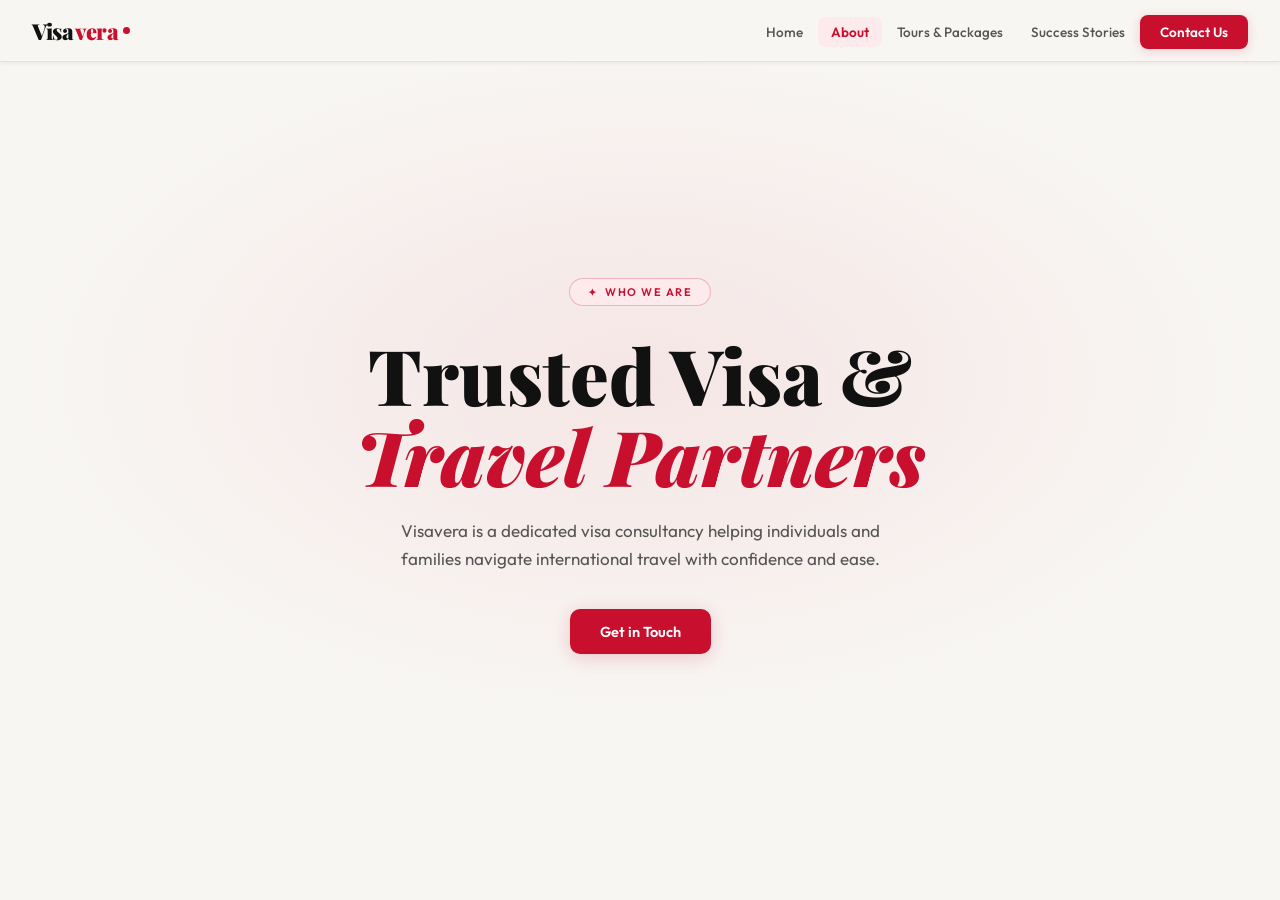
==== about.html @ fc31cd2d "Add files via upload" ====
<!DOCTYPE html>
<html lang="en">
<head>
<meta charset="UTF-8">
<meta name="viewport" content="width=device-width, initial-scale=1.0">
<title>Visavera – About Us</title>
<link href="https://fonts.googleapis.com/css2?family=Playfair+Display:ital,wght@0,700;0,900;1,700&family=Outfit:wght@300;400;500;600;700&display=swap" rel="stylesheet">
<link rel="stylesheet" href="nav.css">
<style>
*, *::before, *::after { margin: 0; padding: 0; box-sizing: border-box; }
html, body { min-height: 100vh; background: var(--bg); color: var(--text); font-family: "Outfit", sans-serif; }

.hero {
  min-height: 100vh;
  display: flex; flex-direction: column;
  align-items: center; justify-content: center;
  text-align: center;
  padding: 80px 24px 48px;
  background: radial-gradient(ellipse 70% 55% at 50% 42%, rgba(200,16,46,0.07) 0%, transparent 70%), var(--bg);
}
.hero-badge {
  display: inline-flex; align-items: center; gap: 8px;
  font-size: 11px; letter-spacing: 1.5px; text-transform: uppercase;
  font-weight: 600; color: var(--red);
  border: 1px solid rgba(200,16,46,0.25); background: var(--red-light);
  padding: 6px 18px; border-radius: 20px; margin-bottom: 28px;
  opacity: 0; animation: fadeUp .6s .1s forwards;
}
.hero-badge::before { content: "✦"; font-size: 10px; }
.hero h1 {
  font-family: "Playfair Display", serif;
  font-size: clamp(40px, 6vw, 80px); font-weight: 900;
  line-height: 1.06; max-width: 780px; color: var(--black);
  opacity: 0; animation: fadeUp .7s .2s forwards;
}
.hero h1 em { font-style: italic; color: var(--red); }
.hero p {
  color: var(--text-2); font-size: 17px; margin-top: 20px;
  max-width: 480px; line-height: 1.65;
  opacity: 0; animation: fadeUp .7s .35s forwards;
}
.hero-btns {
  display: flex; gap: 12px; margin-top: 36px;
  justify-content: center; flex-wrap: wrap;
  opacity: 0; animation: fadeUp .7s .5s forwards;
}
.btn-primary {
  background: var(--red); color: #fff; border: none;
  padding: 13px 30px; border-radius: 10px;
  font-size: 14.5px; font-weight: 600; cursor: pointer;
  transition: background .25s, transform .25s, box-shadow .25s;
  font-family: "Outfit", sans-serif;
  box-shadow: 0 4px 18px var(--red-glow);
  text-decoration: none; display: inline-block;
}
.btn-primary:hover {
  background: var(--red-dark); transform: translateY(-2px);
  box-shadow: 0 8px 28px var(--red-glow);
}

@keyframes fadeUp {
  from { opacity: 0; transform: translateY(18px); }
  to   { opacity: 1; transform: translateY(0); }
}
</style>
</head>
<body>

<section class="hero">
  <div class="hero-badge">Who We Are</div>
  <h1>Trusted Visa &amp;<br><em>Travel Partners</em></h1>
  <p>Visavera is a dedicated visa consultancy helping individuals and families navigate international travel with confidence and ease.</p>
  <div class="hero-btns">
    <a href="contact.html" class="btn-primary">Get in Touch</a>
  </div>
</section>

<script src="nav.js"></script>
</body>
</html>
---- nav.css ----
/* ════════════════════════════════════════════
   Visavera — Shared Navbar + Transition Styles
   ════════════════════════════════════════════ */

:root {
  --red: #C8102E;
  --red-dark: #9B0E24;
  --red-light: #fdeaed;
  --red-glow: rgba(200, 16, 46, 0.18);
  --bg: #F8F6F3;
  --bg2: #F0EDE8;
  --black: #111;
  --text: #1a1a1a;
  --text-2: #555;
  --border: rgba(0, 0, 0, 0.08);
  --border-2: rgba(0, 0, 0, 0.13);
  --shadow-sm: 0 1px 4px rgba(0, 0, 0, 0.07);
}

/* ── Page Transitions ── */
html {
  transition: opacity 0.22s ease;
}
html.page-entering {
  opacity: 0;
}
html.page-leaving {
  opacity: 0;
  pointer-events: none;
}

/* ── Nav Base ── */
#main-nav {
  position: fixed;
  top: 0; left: 0; right: 0;
  z-index: 500;
  height: 62px;
  display: flex;
  align-items: center;
  justify-content: space-between;
  padding: 0 32px;
  background: rgba(248, 246, 243, 0.96);
  backdrop-filter: blur(20px);
  -webkit-backdrop-filter: blur(20px);
  border-bottom: 1px solid var(--border);
  box-shadow: var(--shadow-sm);
}

/* ── Logo ── */
.nav-logo {
  font-family: "Playfair Display", serif;
  font-size: 22px;
  font-weight: 900;
  color: var(--black);
  display: flex;
  align-items: center;
  gap: 2px;
  letter-spacing: -0.5px;
  text-decoration: none;
  transition: opacity 0.2s;
}
.nav-logo:hover { opacity: 0.8; }
.nav-logo span { color: var(--red); }
.nav-dot {
  display: inline-block;
  width: 7px; height: 7px;
  background: var(--red);
  border-radius: 50%;
  margin-left: 3px;
  transition: transform 0.3s cubic-bezier(.34,1.56,.64,1);
}
.nav-logo:hover .nav-dot {
  transform: scale(1.5);
}

/* ── Desktop Nav Links ── */
.nav-links {
  display: flex;
  align-items: center;
  gap: 2px;
  list-style: none;
  margin: 0; padding: 0;
}

.nav-link {
  position: relative;
  color: var(--text-2);
  text-decoration: none;
  font-size: 13.5px;
  font-weight: 500;
  padding: 6px 13px;
  border-radius: 7px;
  transition: color 0.2s, background 0.2s;
  overflow: hidden;
}

/* Hover background fill — slide up */
.nav-link::before {
  content: '';
  position: absolute;
  inset: 0;
  background: var(--bg2);
  border-radius: 7px;
  transform: scaleY(0);
  transform-origin: bottom;
  transition: transform 0.2s cubic-bezier(.4, 0, .2, 1);
  z-index: -1;
}
.nav-link:hover::before { transform: scaleY(1); }
.nav-link:hover { color: var(--text); }

/* Active state */
.nav-link.active {
  color: var(--red);
  background: var(--red-light);
  font-weight: 600;
}
.nav-link.active::before { display: none; }

/* ── CTA Button ── */
.nav-cta {
  background: var(--red) !important;
  color: #fff !important;
  padding: 8px 20px !important;
  border-radius: 8px !important;
  font-weight: 600 !important;
  box-shadow: 0 2px 12px var(--red-glow);
  transition: background 0.2s, transform 0.2s, box-shadow 0.2s !important;
}
.nav-cta::before { display: none !important; }

.nav-cta:hover {
  background: var(--red-dark) !important;
  transform: translateY(-2px) !important;
  box-shadow: 0 6px 20px var(--red-glow) !important;
  color: #fff !important;
}

/* When contact page is active — darken slightly */
.nav-cta.nav-cta-active {
  background: var(--red-dark) !important;
}

/* ── Hamburger ── */
.nav-hamburger {
  display: none;
  flex-direction: column;
  gap: 5px;
  width: 40px; height: 40px;
  padding: 8px;
  border-radius: 9px;
  background: transparent;
  border: 1.5px solid var(--border-2);
  cursor: pointer;
  align-items: center;
  justify-content: center;
  transition: border-color 0.2s, background 0.2s;
}
.nav-hamburger:hover {
  background: var(--bg2);
  border-color: rgba(0, 0, 0, 0.2);
}
.nav-hamburger span {
  display: block;
  width: 18px; height: 2px;
  background: var(--text);
  border-radius: 2px;
  transition: transform 0.3s cubic-bezier(.4,0,.2,1), opacity 0.2s;
}
.nav-hamburger.open span:nth-child(1) { transform: translateY(7px) rotate(45deg); }
.nav-hamburger.open span:nth-child(2) { opacity: 0; transform: scaleX(0); }
.nav-hamburger.open span:nth-child(3) { transform: translateY(-7px) rotate(-45deg); }

/* ── Mobile Menu ── */
.mobile-menu {
  display: none;
  position: fixed;
  top: 62px; left: 0; right: 0;
  background: rgba(248, 246, 243, 0.98);
  backdrop-filter: blur(20px);
  -webkit-backdrop-filter: blur(20px);
  border-bottom: 1px solid var(--border);
  box-shadow: 0 8px 32px rgba(0, 0, 0, 0.12);
  z-index: 400;
  padding: 12px 16px 20px;
  flex-direction: column;
  gap: 4px;
  opacity: 0;
  transform: translateY(-10px);
  transition: opacity 0.25s ease, transform 0.25s cubic-bezier(.4,0,.2,1);
  pointer-events: none;
}
.mobile-menu.open {
  opacity: 1;
  transform: translateY(0);
  pointer-events: auto;
}

.mob-link {
  display: block;
  color: var(--text-2);
  text-decoration: none;
  font-size: 15px;
  font-weight: 500;
  padding: 12px 16px;
  border-radius: 10px;
  transition: color 0.2s, background 0.2s, transform 0.15s;
}
.mob-link:hover {
  color: var(--text);
  background: var(--bg2);
  transform: translateX(4px);
}
.mob-link.active {
  color: var(--red);
  background: var(--red-light);
  font-weight: 600;
}

.mob-cta {
  background: var(--red) !important;
  color: #fff !important;
  font-weight: 600 !important;
  text-align: center;
  margin-top: 8px;
  padding: 14px 16px;
  border-radius: 10px;
  transition: background 0.2s, transform 0.15s !important;
}
.mob-cta:hover {
  background: var(--red-dark) !important;
  color: #fff !important;
  transform: none !important;
}
.mob-cta.active {
  background: var(--red-dark) !important;
}

/* ── Responsive ── */
@media (max-width: 680px) {
  #main-nav { padding: 0 16px; }
  .nav-links { display: none; }
  .nav-hamburger { display: flex; }
  .mobile-menu { display: flex; }
}
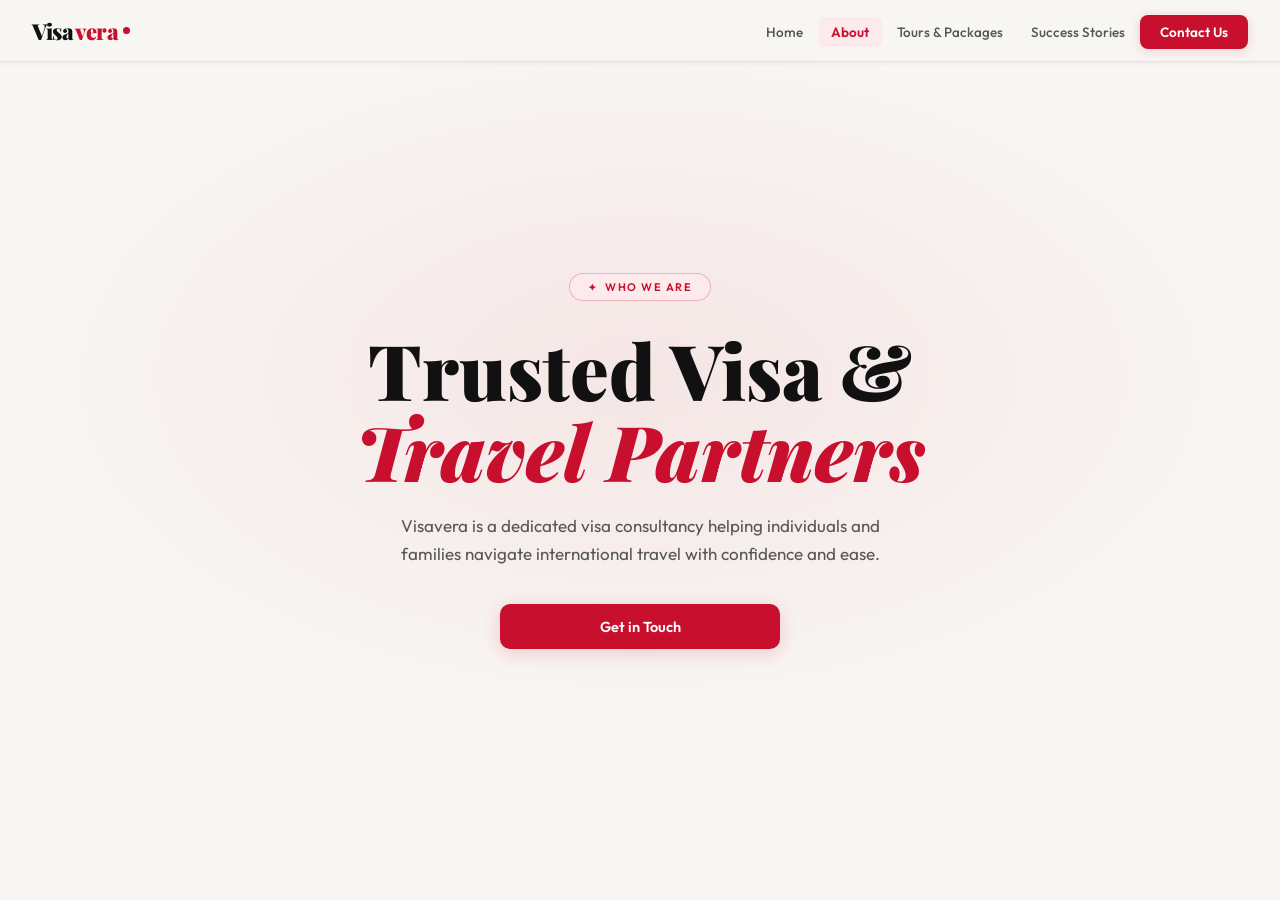
==== commit 2d653773: "Add files via upload" ====
--- a/about.html
+++ b/about.html
@@ -2,65 +2,130 @@
 <html lang="en">
 <head>
 <meta charset="UTF-8">
-<meta name="viewport" content="width=device-width, initial-scale=1.0">
+<meta name="viewport" content="width=device-width, initial-scale=1.0, viewport-fit=cover">
 <title>Visavera – About Us</title>
 <link href="https://fonts.googleapis.com/css2?family=Playfair+Display:ital,wght@0,700;0,900;1,700&family=Outfit:wght@300;400;500;600;700&display=swap" rel="stylesheet">
 <link rel="stylesheet" href="nav.css">
 <style>
 *, *::before, *::after { margin: 0; padding: 0; box-sizing: border-box; }
-html, body { min-height: 100vh; background: var(--bg); color: var(--text); font-family: "Outfit", sans-serif; }
+html, body {
+  min-height: 100vh;
+  min-height: 100dvh;
+  background: var(--bg);
+  color: var(--text);
+  font-family: "Outfit", sans-serif;
+  overflow-x: hidden;
+  -webkit-text-size-adjust: 100%;
+  text-size-adjust: 100%;
+}
 
 .hero {
   min-height: 100vh;
-  display: flex; flex-direction: column;
-  align-items: center; justify-content: center;
+  min-height: 100dvh;
+  display: flex;
+  flex-direction: column;
+  align-items: center;
+  justify-content: center;
   text-align: center;
-  padding: 80px 24px 48px;
+  padding: calc(var(--nav-h) + 32px) clamp(16px, 5vw, 48px) clamp(40px, 8vh, 80px);
   background: radial-gradient(ellipse 70% 55% at 50% 42%, rgba(200,16,46,0.07) 0%, transparent 70%), var(--bg);
 }
+
 .hero-badge {
-  display: inline-flex; align-items: center; gap: 8px;
-  font-size: 11px; letter-spacing: 1.5px; text-transform: uppercase;
-  font-weight: 600; color: var(--red);
-  border: 1px solid rgba(200,16,46,0.25); background: var(--red-light);
-  padding: 6px 18px; border-radius: 20px; margin-bottom: 28px;
-  opacity: 0; animation: fadeUp .6s .1s forwards;
+  display: inline-flex;
+  align-items: center;
+  gap: 8px;
+  font-size: 11px;
+  letter-spacing: 1.5px;
+  text-transform: uppercase;
+  font-weight: 600;
+  color: var(--red);
+  border: 1px solid rgba(200,16,46,0.25);
+  background: var(--red-light);
+  padding: 6px 18px;
+  border-radius: 20px;
+  margin-bottom: 28px;
+  opacity: 0;
+  animation: fadeUp .6s .1s forwards;
 }
 .hero-badge::before { content: "✦"; font-size: 10px; }
+
 .hero h1 {
   font-family: "Playfair Display", serif;
-  font-size: clamp(40px, 6vw, 80px); font-weight: 900;
-  line-height: 1.06; max-width: 780px; color: var(--black);
-  opacity: 0; animation: fadeUp .7s .2s forwards;
+  font-size: clamp(32px, 6vw, 80px);
+  font-weight: 900;
+  line-height: 1.06;
+  max-width: 780px;
+  color: var(--black);
+  opacity: 0;
+  animation: fadeUp .7s .2s forwards;
 }
 .hero h1 em { font-style: italic; color: var(--red); }
+
 .hero p {
-  color: var(--text-2); font-size: 17px; margin-top: 20px;
-  max-width: 480px; line-height: 1.65;
-  opacity: 0; animation: fadeUp .7s .35s forwards;
+  color: var(--text-2);
+  font-size: clamp(15px, 2vw, 17px);
+  margin-top: 20px;
+  max-width: 480px;
+  line-height: 1.65;
+  opacity: 0;
+  animation: fadeUp .7s .35s forwards;
 }
+
 .hero-btns {
-  display: flex; gap: 12px; margin-top: 36px;
-  justify-content: center; flex-wrap: wrap;
-  opacity: 0; animation: fadeUp .7s .5s forwards;
+  display: flex;
+  gap: 12px;
+  margin-top: 36px;
+  justify-content: center;
+  flex-wrap: wrap;
+  opacity: 0;
+  animation: fadeUp .7s .5s forwards;
+  width: 100%;
+  max-width: 280px;
 }
+
 .btn-primary {
-  background: var(--red); color: #fff; border: none;
-  padding: 13px 30px; border-radius: 10px;
-  font-size: 14.5px; font-weight: 600; cursor: pointer;
+  background: var(--red);
+  color: #fff;
+  border: none;
+  padding: 13px 30px;
+  border-radius: 10px;
+  font-size: 14.5px;
+  font-weight: 600;
+  cursor: pointer;
   transition: background .25s, transform .25s, box-shadow .25s;
   font-family: "Outfit", sans-serif;
   box-shadow: 0 4px 18px var(--red-glow);
-  text-decoration: none; display: inline-block;
+  text-decoration: none;
+  display: inline-flex;
+  align-items: center;
+  justify-content: center;
+  min-height: 44px;
+  min-width: 44px;
+  white-space: nowrap;
+  width: 100%;
 }
 .btn-primary:hover {
-  background: var(--red-dark); transform: translateY(-2px);
+  background: var(--red-dark);
+  transform: translateY(-2px);
   box-shadow: 0 8px 28px var(--red-glow);
 }
 
 @keyframes fadeUp {
   from { opacity: 0; transform: translateY(18px); }
   to   { opacity: 1; transform: translateY(0); }
+}
+
+@media (max-width: 480px) {
+  .hero-badge { font-size: 10px; padding: 5px 14px; margin-bottom: 20px; }
+  .hero-btns { max-width: 100%; }
+}
+
+@media (max-height: 520px) and (orientation: landscape) {
+  .hero { justify-content: flex-start; padding-top: calc(var(--nav-h) + 20px); padding-bottom: 24px; }
+  .hero h1 { font-size: clamp(22px, 4vw, 38px); }
+  .hero p { margin-top: 12px; font-size: 14px; }
+  .hero-btns { margin-top: 20px; }
 }
 </style>
 </head>
--- a/nav.css
+++ b/nav.css
@@ -15,6 +15,7 @@
   --border: rgba(0, 0, 0, 0.08);
   --border-2: rgba(0, 0, 0, 0.13);
   --shadow-sm: 0 1px 4px rgba(0, 0, 0, 0.07);
+  --nav-h: 62px;
 }
 
 /* ── Page Transitions ── */
@@ -34,7 +35,7 @@
   position: fixed;
   top: 0; left: 0; right: 0;
   z-index: 500;
-  height: 62px;
+  height: var(--nav-h);
   display: flex;
   align-items: center;
   justify-content: space-between;
@@ -58,6 +59,7 @@
   letter-spacing: -0.5px;
   text-decoration: none;
   transition: opacity 0.2s;
+  flex-shrink: 0;
 }
 .nav-logo:hover { opacity: 0.8; }
 .nav-logo span { color: var(--red); }
@@ -92,9 +94,10 @@
   border-radius: 7px;
   transition: color 0.2s, background 0.2s;
   overflow: hidden;
-}
-
-/* Hover background fill — slide up */
+  white-space: nowrap;
+}
+
+/* Hover background fill */
 .nav-link::before {
   content: '';
   position: absolute;
@@ -128,15 +131,12 @@
   transition: background 0.2s, transform 0.2s, box-shadow 0.2s !important;
 }
 .nav-cta::before { display: none !important; }
-
 .nav-cta:hover {
   background: var(--red-dark) !important;
   transform: translateY(-2px) !important;
   box-shadow: 0 6px 20px var(--red-glow) !important;
   color: #fff !important;
 }
-
-/* When contact page is active — darken slightly */
 .nav-cta.nav-cta-active {
   background: var(--red-dark) !important;
 }
@@ -146,8 +146,8 @@
   display: none;
   flex-direction: column;
   gap: 5px;
-  width: 40px; height: 40px;
-  padding: 8px;
+  width: 44px; height: 44px;
+  padding: 10px;
   border-radius: 9px;
   background: transparent;
   border: 1.5px solid var(--border-2);
@@ -155,6 +155,7 @@
   align-items: center;
   justify-content: center;
   transition: border-color 0.2s, background 0.2s;
+  flex-shrink: 0;
 }
 .nav-hamburger:hover {
   background: var(--bg2);
@@ -175,7 +176,7 @@
 .mobile-menu {
   display: none;
   position: fixed;
-  top: 62px; left: 0; right: 0;
+  top: var(--nav-h); left: 0; right: 0;
   background: rgba(248, 246, 243, 0.98);
   backdrop-filter: blur(20px);
   -webkit-backdrop-filter: blur(20px);
@@ -185,6 +186,10 @@
   padding: 12px 16px 20px;
   flex-direction: column;
   gap: 4px;
+  max-height: calc(100vh - var(--nav-h));
+  max-height: calc(100dvh - var(--nav-h));
+  overflow-y: auto;
+  -webkit-overflow-scrolling: touch;
   opacity: 0;
   transform: translateY(-10px);
   transition: opacity 0.25s ease, transform 0.25s cubic-bezier(.4,0,.2,1);
@@ -197,12 +202,14 @@
 }
 
 .mob-link {
-  display: block;
+  display: flex;
+  align-items: center;
+  min-height: 44px;
   color: var(--text-2);
   text-decoration: none;
   font-size: 15px;
   font-weight: 500;
-  padding: 12px 16px;
+  padding: 10px 16px;
   border-radius: 10px;
   transition: color 0.2s, background 0.2s, transform 0.15s;
 }
@@ -218,12 +225,16 @@
 }
 
 .mob-cta {
+  display: flex;
+  align-items: center;
+  justify-content: center;
+  min-height: 44px;
   background: var(--red) !important;
   color: #fff !important;
   font-weight: 600 !important;
   text-align: center;
   margin-top: 8px;
-  padding: 14px 16px;
+  padding: 10px 16px;
   border-radius: 10px;
   transition: background 0.2s, transform 0.15s !important;
 }
@@ -237,9 +248,48 @@
 }
 
 /* ── Responsive ── */
-@media (max-width: 680px) {
-  #main-nav { padding: 0 16px; }
+
+/* Tablet ≤ 960px */
+@media (max-width: 960px) {
+  #main-nav { padding: 0 24px; }
+  .nav-link { font-size: 12.5px; padding: 6px 9px; }
+  .nav-cta { padding: 7px 14px !important; }
+}
+
+/* Show hamburger ≤ 860px */
+@media (max-width: 860px) {
+  #main-nav { padding: 0 18px; }
   .nav-links { display: none; }
   .nav-hamburger { display: flex; }
   .mobile-menu { display: flex; }
 }
+
+/* Small tablet ≤ 768px */
+@media (max-width: 768px) {
+  :root { --nav-h: 56px; }
+}
+
+/* Mobile ≤ 480px */
+@media (max-width: 480px) {
+  :root { --nav-h: 52px; }
+  #main-nav { padding: 0 14px; }
+  .nav-logo { font-size: 19px; }
+}
+
+/* Very small ≤ 360px */
+@media (max-width: 360px) {
+  #main-nav { padding: 0 12px; }
+  .nav-logo { font-size: 17px; }
+}
+
+/* Landscape short screens */
+@media (max-height: 520px) and (orientation: landscape) {
+  :root { --nav-h: 48px; }
+}
+
+/* Ultrawide ≥ 1600px — keep nav content centred */
+@media (min-width: 1600px) {
+  #main-nav {
+    padding: 0 max(32px, calc((100vw - 1400px) / 2));
+  }
+}
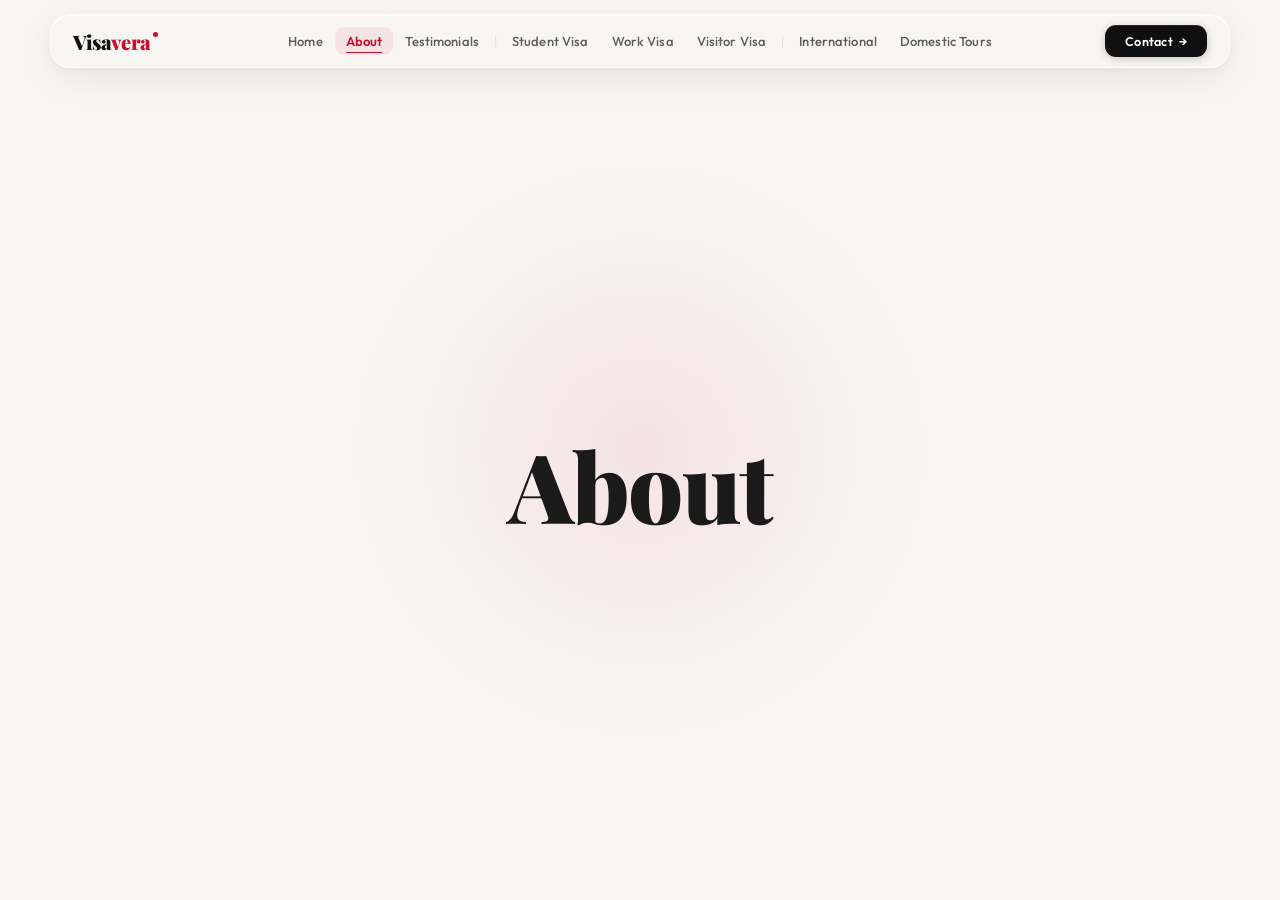
==== commit e8bebff3: "Add files via upload" ====
--- a/about.html
+++ b/about.html
@@ -3,141 +3,67 @@
 <head>
 <meta charset="UTF-8">
 <meta name="viewport" content="width=device-width, initial-scale=1.0, viewport-fit=cover">
-<title>Visavera – About Us</title>
+<title>Visavera – About</title>
 <link href="https://fonts.googleapis.com/css2?family=Playfair+Display:ital,wght@0,700;0,900;1,700&family=Outfit:wght@300;400;500;600;700&display=swap" rel="stylesheet">
 <link rel="stylesheet" href="nav.css">
 <style>
-*, *::before, *::after { margin: 0; padding: 0; box-sizing: border-box; }
+*, *::before, *::after { margin:0; padding:0; box-sizing:border-box; }
 html, body {
-  min-height: 100vh;
-  min-height: 100dvh;
+  min-height:100vh; min-height:100dvh;
   background: var(--bg);
   color: var(--text);
   font-family: "Outfit", sans-serif;
   overflow-x: hidden;
   -webkit-text-size-adjust: 100%;
-  text-size-adjust: 100%;
 }
 
-.hero {
-  min-height: 100vh;
-  min-height: 100dvh;
-  display: flex;
-  flex-direction: column;
-  align-items: center;
-  justify-content: center;
+/* ═══════════════════════════════════════════════
+   PAGE HERO — centred title only
+═══════════════════════════════════════════════ */
+.page-hero {
+  min-height: 100vh; min-height: 100dvh;
+  display: flex; align-items: center; justify-content: center;
   text-align: center;
-  padding: calc(var(--nav-h) + 32px) clamp(16px, 5vw, 48px) clamp(40px, 8vh, 80px);
-  background: radial-gradient(ellipse 70% 55% at 50% 42%, rgba(200,16,46,0.07) 0%, transparent 70%), var(--bg);
+  padding: calc(var(--nav-h) + 40px) 24px 40px;
+  position: relative;
+  overflow: hidden;
 }
-
-.hero-badge {
-  display: inline-flex;
-  align-items: center;
-  gap: 8px;
-  font-size: 11px;
-  letter-spacing: 1.5px;
-  text-transform: uppercase;
-  font-weight: 600;
-  color: var(--red);
-  border: 1px solid rgba(200,16,46,0.25);
-  background: var(--red-light);
-  padding: 6px 18px;
-  border-radius: 20px;
-  margin-bottom: 28px;
+.page-hero::before {
+  content: '';
+  position: absolute;
+  top: 50%; left: 50%;
+  width: 600px; height: 600px;
+  background: radial-gradient(circle, var(--red-glow) 0%, transparent 70%);
+  opacity: 0.35;
+  transform: translate(-50%,-50%);
+  pointer-events: none;
+}
+.page-title {
+  position: relative;
+  font-family: "Playfair Display", serif;
+  font-weight: 900;
+  font-size: clamp(40px, 8vw, 96px);
+  line-height: 1.05;
+  letter-spacing: -0.02em;
+  color: var(--text);
   opacity: 0;
-  animation: fadeUp .6s .1s forwards;
+  transform: translateY(18px);
+  animation: titleIn 0.8s 0.15s cubic-bezier(0.16,1,0.3,1) both;
 }
-.hero-badge::before { content: "✦"; font-size: 10px; }
-
-.hero h1 {
-  font-family: "Playfair Display", serif;
-  font-size: clamp(32px, 6vw, 80px);
-  font-weight: 900;
-  line-height: 1.06;
-  max-width: 780px;
-  color: var(--black);
-  opacity: 0;
-  animation: fadeUp .7s .2s forwards;
+.page-title .red { color: var(--red); }
+@keyframes titleIn {
+  from { opacity:0; transform: translateY(18px); }
+  to   { opacity:1; transform: translateY(0); }
 }
-.hero h1 em { font-style: italic; color: var(--red); }
-
-.hero p {
-  color: var(--text-2);
-  font-size: clamp(15px, 2vw, 17px);
-  margin-top: 20px;
-  max-width: 480px;
-  line-height: 1.65;
-  opacity: 0;
-  animation: fadeUp .7s .35s forwards;
-}
-
-.hero-btns {
-  display: flex;
-  gap: 12px;
-  margin-top: 36px;
-  justify-content: center;
-  flex-wrap: wrap;
-  opacity: 0;
-  animation: fadeUp .7s .5s forwards;
-  width: 100%;
-  max-width: 280px;
-}
-
-.btn-primary {
-  background: var(--red);
-  color: #fff;
-  border: none;
-  padding: 13px 30px;
-  border-radius: 10px;
-  font-size: 14.5px;
-  font-weight: 600;
-  cursor: pointer;
-  transition: background .25s, transform .25s, box-shadow .25s;
-  font-family: "Outfit", sans-serif;
-  box-shadow: 0 4px 18px var(--red-glow);
-  text-decoration: none;
-  display: inline-flex;
-  align-items: center;
-  justify-content: center;
-  min-height: 44px;
-  min-width: 44px;
-  white-space: nowrap;
-  width: 100%;
-}
-.btn-primary:hover {
-  background: var(--red-dark);
-  transform: translateY(-2px);
-  box-shadow: 0 8px 28px var(--red-glow);
-}
-
-@keyframes fadeUp {
-  from { opacity: 0; transform: translateY(18px); }
-  to   { opacity: 1; transform: translateY(0); }
-}
-
-@media (max-width: 480px) {
-  .hero-badge { font-size: 10px; padding: 5px 14px; margin-bottom: 20px; }
-  .hero-btns { max-width: 100%; }
-}
-
-@media (max-height: 520px) and (orientation: landscape) {
-  .hero { justify-content: flex-start; padding-top: calc(var(--nav-h) + 20px); padding-bottom: 24px; }
-  .hero h1 { font-size: clamp(22px, 4vw, 38px); }
-  .hero p { margin-top: 12px; font-size: 14px; }
-  .hero-btns { margin-top: 20px; }
+@media (prefers-reduced-motion: reduce) {
+  .page-title { animation-duration: 0.01ms !important; }
 }
 </style>
 </head>
 <body>
 
-<section class="hero">
-  <div class="hero-badge">Who We Are</div>
-  <h1>Trusted Visa &amp;<br><em>Travel Partners</em></h1>
-  <p>Visavera is a dedicated visa consultancy helping individuals and families navigate international travel with confidence and ease.</p>
-  <div class="hero-btns">
-    <a href="contact.html" class="btn-primary">Get in Touch</a>
-  </div>
+<section class="page-hero">
+  <h1 class="page-title">About</h1>
 </section>
 
 <script src="nav.js"></script>
--- a/nav.css
+++ b/nav.css
@@ -1,295 +1,312 @@
 /* ════════════════════════════════════════════
-   Visavera — Shared Navbar + Transition Styles
+   Visavera — Ultra-Premium Navbar (No Dropdown)
    ════════════════════════════════════════════ */
 
 :root {
   --red: #C8102E;
   --red-dark: #9B0E24;
-  --red-light: #fdeaed;
-  --red-glow: rgba(200, 16, 46, 0.18);
+  --red-shadow: #7a0c1f;
+  --red-light: rgba(200,16,46,0.08);
+  --red-glow: rgba(200,16,46,0.22);
   --bg: #F8F6F3;
   --bg2: #F0EDE8;
-  --black: #111;
+  --black: #0f0f0f;
   --text: #1a1a1a;
-  --text-2: #555;
-  --border: rgba(0, 0, 0, 0.08);
-  --border-2: rgba(0, 0, 0, 0.13);
-  --shadow-sm: 0 1px 4px rgba(0, 0, 0, 0.07);
-  --nav-h: 62px;
+  --text-2: #5c5c5c;
+  --border: rgba(0,0,0,0.07);
+  --border-2: rgba(0,0,0,0.13);
+  --nav-h: 68px;
 }
 
 /* ── Page Transitions ── */
-html {
-  transition: opacity 0.22s ease;
-}
-html.page-entering {
-  opacity: 0;
-}
-html.page-leaving {
-  opacity: 0;
-  pointer-events: none;
-}
-
-/* ── Nav Base ── */
+html { transition: opacity 0.3s ease, transform 0.3s ease; }
+html.page-entering { opacity: 0; transform: translateY(8px); }
+html.page-leaving  { opacity: 0; transform: translateY(-5px); pointer-events: none; }
+
+/* Ensure nav stays visible and maintains color during transitions */
+html.page-leaving #main-nav,
+html.page-entering #main-nav {
+  opacity: 1 !important;
+}
+html.page-leaving .nav-link.active,
+html.page-entering .nav-link.active {
+  color: var(--red) !important;
+}
+
+/* ══════════════════════════════
+   NAV SHELL — floating pill
+══════════════════════════════ */
 #main-nav {
   position: fixed;
-  top: 0; left: 0; right: 0;
-  z-index: 500;
-  height: var(--nav-h);
+  top: 14px; left: 50%;
+  transform: translateX(-50%);
+  z-index: 900;
+  width: calc(100% - 48px);
+  max-width: 1180px;
+  height: 54px;
   display: flex;
   align-items: center;
   justify-content: space-between;
-  padding: 0 32px;
-  background: rgba(248, 246, 243, 0.96);
-  backdrop-filter: blur(20px);
-  -webkit-backdrop-filter: blur(20px);
-  border-bottom: 1px solid var(--border);
-  box-shadow: var(--shadow-sm);
+  padding: 0 22px;
+  background: rgba(248,246,243,0.86);
+  backdrop-filter: saturate(180%) blur(30px);
+  -webkit-backdrop-filter: saturate(180%) blur(30px);
+  border: 1px solid rgba(255,255,255,0.72);
+  border-radius: 20px;
+  box-shadow:
+    0 1px 0 rgba(255,255,255,0.95) inset,
+    0 2px 8px rgba(0,0,0,0.04),
+    0 10px 36px rgba(0,0,0,0.07);
+  animation: navDrop 0.9s cubic-bezier(0.16,1,0.3,1) both;
+  transition: box-shadow 0.4s ease, background 0.3s ease, top 0.35s cubic-bezier(0.16,1,0.3,1);
+}
+#main-nav.scrolled {
+  top: 8px;
+  background: rgba(248,246,243,0.96);
+  box-shadow:
+    0 1px 0 rgba(255,255,255,0.88) inset,
+    0 6px 20px rgba(0,0,0,0.09),
+    0 20px 56px rgba(0,0,0,0.08);
+}
+@keyframes navDrop {
+  from { opacity:0; transform: translateX(-50%) translateY(-24px) scale(0.96); }
+  to   { opacity:1; transform: translateX(-50%) translateY(0)      scale(1);    }
 }
 
 /* ── Logo ── */
 .nav-logo {
   font-family: "Playfair Display", serif;
-  font-size: 22px;
-  font-weight: 900;
+  font-size: 20px; font-weight: 900;
   color: var(--black);
-  display: flex;
-  align-items: center;
-  gap: 2px;
-  letter-spacing: -0.5px;
   text-decoration: none;
+  display: flex; align-items: center;
+  letter-spacing: -0.4px;
+  flex-shrink: 0;
   transition: opacity 0.2s;
-  flex-shrink: 0;
-}
-.nav-logo:hover { opacity: 0.8; }
-.nav-logo span { color: var(--red); }
+}
+.nav-logo:hover { opacity: 0.75; }
+.nav-logo span.red { color: var(--red); }
 .nav-dot {
   display: inline-block;
-  width: 7px; height: 7px;
-  background: var(--red);
+  width: 5px; height: 5px;
+  background: var(--red); border-radius: 50%;
+  margin-left: 2px; margin-bottom: 13px;
+  position: relative;
+}
+.nav-dot::after {
+  content: '';
+  position: absolute; inset: -3px;
   border-radius: 50%;
-  margin-left: 3px;
-  transition: transform 0.3s cubic-bezier(.34,1.56,.64,1);
-}
-.nav-logo:hover .nav-dot {
-  transform: scale(1.5);
-}
-
-/* ── Desktop Nav Links ── */
+  border: 1.5px solid var(--red);
+  opacity: 0;
+  animation: ripple 2.8s ease-in-out infinite;
+}
+@keyframes ripple {
+  0%  { transform: scale(0.5); opacity: 0.7; }
+  70% { transform: scale(2.4); opacity: 0;   }
+  100%{ transform: scale(2.4); opacity: 0;   }
+}
+
+/* ── Desktop Links — centred absolutely ── */
 .nav-links {
-  display: flex;
-  align-items: center;
-  gap: 2px;
-  list-style: none;
-  margin: 0; padding: 0;
-}
-
+  display: flex; align-items: center; gap: 1px;
+  list-style: none; margin: 0; padding: 0;
+  position: absolute; left: 50%; transform: translateX(-50%);
+}
+.nav-sep {
+  width: 1px; height: 13px;
+  background: rgba(0,0,0,0.09);
+  margin: 0 4px; flex-shrink: 0;
+}
 .nav-link {
   position: relative;
   color: var(--text-2);
   text-decoration: none;
-  font-size: 13.5px;
-  font-weight: 500;
-  padding: 6px 13px;
-  border-radius: 7px;
-  transition: color 0.2s, background 0.2s;
-  overflow: hidden;
+  font-size: 13px; font-weight: 500;
+  padding: 6px 11px;
+  border-radius: 9px;
   white-space: nowrap;
-}
-
-/* Hover background fill */
+  display: flex; align-items: center;
+  letter-spacing: 0.01em;
+  animation: linkUp 0.55s both;
+  transition: color 0.18s;
+}
 .nav-link::before {
   content: '';
+  position: absolute; inset: 0;
+  border-radius: 9px;
+  background: transparent;
+  transition: background 0.2s;
+  z-index: -1;
+}
+.nav-link:hover::before { background: rgba(0,0,0,0.046); }
+.nav-link:hover { color: var(--black); }
+
+/* Expanding underline from centre */
+.nav-link::after {
+  content: '';
   position: absolute;
-  inset: 0;
-  background: var(--bg2);
-  border-radius: 7px;
-  transform: scaleY(0);
-  transform-origin: bottom;
-  transition: transform 0.2s cubic-bezier(.4, 0, .2, 1);
-  z-index: -1;
-}
-.nav-link:hover::before { transform: scaleY(1); }
-.nav-link:hover { color: var(--text); }
-
-/* Active state */
-.nav-link.active {
-  color: var(--red);
-  background: var(--red-light);
-  font-weight: 600;
-}
-.nav-link.active::before { display: none; }
-
-/* ── CTA Button ── */
+  bottom: 2px; left: 50%; right: 50%;
+  height: 1.5px;
+  background: var(--red); border-radius: 2px;
+  transition: left 0.28s cubic-bezier(0.4,0,0.2,1),
+              right 0.28s cubic-bezier(0.4,0,0.2,1),
+              opacity 0.2s;
+  opacity: 0;
+}
+.nav-link:hover::after    { left: 11px; right: 11px; opacity: 1; }
+.nav-link.active          { color: var(--red) !important; font-weight: 600; }
+.nav-link.active::before  { background: var(--red-light); }
+.nav-link.active::after   { left: 11px; right: 11px; opacity: 1; }
+
+@keyframes linkUp {
+  from { opacity:0; transform: translateY(-6px); }
+  to   { opacity:1; transform: translateY(0); }
+}
+
+/* ── CTA ── */
+.nav-right { display:flex; align-items:center; gap:8px; flex-shrink:0; }
 .nav-cta {
-  background: var(--red) !important;
-  color: #fff !important;
-  padding: 8px 20px !important;
-  border-radius: 8px !important;
-  font-weight: 600 !important;
-  box-shadow: 0 2px 12px var(--red-glow);
-  transition: background 0.2s, transform 0.2s, box-shadow 0.2s !important;
-}
-.nav-cta::before { display: none !important; }
+  position: relative; overflow: hidden;
+  background: var(--black); color: #fff;
+  padding: 8px 20px; border-radius: 11px;
+  font-size: 12.5px; font-weight: 600;
+  font-family: "Outfit", sans-serif;
+  text-decoration: none;
+  display: flex; align-items: center; gap: 6px;
+  letter-spacing: 0.02em;
+  box-shadow: 0 1px 0 rgba(255,255,255,0.10) inset, 0 2px 10px rgba(0,0,0,0.20);
+  transition: transform 0.22s cubic-bezier(0.34,1.56,0.64,1), box-shadow 0.22s, background 0.2s;
+  animation: ctaPop 0.7s 0.35s both;
+}
+@keyframes ctaPop {
+  from { opacity:0; transform: scale(0.86); }
+  to   { opacity:1; transform: scale(1); }
+}
+.nav-cta::before {
+  content: '';
+  position: absolute; inset: 0;
+  background: linear-gradient(108deg, transparent 38%, rgba(255,255,255,0.14) 50%, transparent 62%);
+  transform: translateX(-120%);
+  transition: transform 0.55s ease;
+}
+.nav-cta:hover::before { transform: translateX(120%); }
 .nav-cta:hover {
-  background: var(--red-dark) !important;
-  transform: translateY(-2px) !important;
-  box-shadow: 0 6px 20px var(--red-glow) !important;
-  color: #fff !important;
-}
+  transform: translateY(-2px);
+  box-shadow: 0 1px 0 rgba(255,255,255,0.12) inset, 0 8px 28px rgba(0,0,0,0.24);
+}
+.nav-cta:active { transform: translateY(0) scale(0.97); }
 .nav-cta.nav-cta-active {
-  background: var(--red-dark) !important;
-}
-
-/* ── Hamburger ── */
+  background: var(--red);
+  box-shadow: 0 1px 0 rgba(255,255,255,0.12) inset, 0 2px 10px var(--red-glow);
+}
+.nav-cta.nav-cta-active:hover { background: var(--red-dark); }
+.nav-cta-arrow { display:inline-block; transition: transform 0.22s cubic-bezier(0.34,1.56,0.64,1); }
+.nav-cta:hover .nav-cta-arrow { transform: translateX(4px); }
+
+/* ── Scroll progress bar (inside pill) ── */
+#nav-progress {
+  position: absolute; bottom: -1px; left: 22px; right: 22px;
+  height: 2px; border-radius: 2px;
+  background: rgba(200,16,46,0.12); overflow: hidden;
+  opacity: 0; transition: opacity 0.3s;
+}
+#nav-progress.visible { opacity: 1; }
+#nav-progress-fill {
+  height: 100%; background: var(--red); border-radius: 2px;
+  width: 0%; transition: width 0.08s linear;
+}
+
+/* ══════════════════════════════
+   HAMBURGER
+══════════════════════════════ */
 .nav-hamburger {
   display: none;
-  flex-direction: column;
-  gap: 5px;
-  width: 44px; height: 44px;
-  padding: 10px;
-  border-radius: 9px;
-  background: transparent;
-  border: 1.5px solid var(--border-2);
-  cursor: pointer;
-  align-items: center;
-  justify-content: center;
-  transition: border-color 0.2s, background 0.2s;
-  flex-shrink: 0;
-}
-.nav-hamburger:hover {
-  background: var(--bg2);
-  border-color: rgba(0, 0, 0, 0.2);
-}
+  flex-direction: column; align-items: center; justify-content: center;
+  width: 36px; height: 36px; padding: 8px;
+  border-radius: 10px; gap: 4px;
+  background: transparent; border: 1px solid var(--border-2);
+  cursor: pointer; flex-shrink: 0;
+  transition: background 0.2s, border-color 0.2s;
+}
+.nav-hamburger:hover { background: var(--bg2); border-color: rgba(0,0,0,0.22); }
 .nav-hamburger span {
-  display: block;
-  width: 18px; height: 2px;
-  background: var(--text);
-  border-radius: 2px;
-  transition: transform 0.3s cubic-bezier(.4,0,.2,1), opacity 0.2s;
-}
-.nav-hamburger.open span:nth-child(1) { transform: translateY(7px) rotate(45deg); }
-.nav-hamburger.open span:nth-child(2) { opacity: 0; transform: scaleX(0); }
-.nav-hamburger.open span:nth-child(3) { transform: translateY(-7px) rotate(-45deg); }
-
-/* ── Mobile Menu ── */
+  display: block; height: 1.5px; border-radius: 2px; background: var(--text);
+  transition: transform 0.3s cubic-bezier(0.4,0,0.2,1), opacity 0.2s, width 0.2s;
+}
+.nav-hamburger span:nth-child(1) { width: 16px; }
+.nav-hamburger span:nth-child(2) { width: 11px; align-self: flex-start; }
+.nav-hamburger span:nth-child(3) { width: 16px; }
+.nav-hamburger.open span:nth-child(1) { transform: translateY(5.5px) rotate(45deg); width:16px; }
+.nav-hamburger.open span:nth-child(2) { opacity:0; transform: scaleX(0); }
+.nav-hamburger.open span:nth-child(3) { transform: translateY(-5.5px) rotate(-45deg); width:16px; }
+
+/* ══════════════════════════════
+   MOBILE MENU
+══════════════════════════════ */
 .mobile-menu {
   display: none;
   position: fixed;
-  top: var(--nav-h); left: 0; right: 0;
-  background: rgba(248, 246, 243, 0.98);
-  backdrop-filter: blur(20px);
-  -webkit-backdrop-filter: blur(20px);
-  border-bottom: 1px solid var(--border);
-  box-shadow: 0 8px 32px rgba(0, 0, 0, 0.12);
-  z-index: 400;
-  padding: 12px 16px 20px;
-  flex-direction: column;
-  gap: 4px;
-  max-height: calc(100vh - var(--nav-h));
-  max-height: calc(100dvh - var(--nav-h));
+  top: 76px; left: 12px; right: 12px;
+  background: rgba(252,250,248,0.98);
+  backdrop-filter: blur(32px);
+  -webkit-backdrop-filter: blur(32px);
+  border: 1px solid rgba(255,255,255,0.72);
+  border-radius: 18px;
+  box-shadow: 0 8px 40px rgba(0,0,0,0.13);
+  z-index: 800;
+  padding: 10px 10px 18px;
+  flex-direction: column; gap: 2px;
+  max-height: calc(100dvh - 100px);
   overflow-y: auto;
-  -webkit-overflow-scrolling: touch;
   opacity: 0;
-  transform: translateY(-10px);
-  transition: opacity 0.25s ease, transform 0.25s cubic-bezier(.4,0,.2,1);
+  transform: translateY(-10px) scale(0.97);
+  transition: opacity 0.3s cubic-bezier(0.16,1,0.3,1),
+              transform 0.35s cubic-bezier(0.16,1,0.3,1);
   pointer-events: none;
 }
-.mobile-menu.open {
-  opacity: 1;
-  transform: translateY(0);
-  pointer-events: auto;
-}
-
+.mobile-menu.open { opacity:1; transform: translateY(0) scale(1); pointer-events:auto; }
+
+.mob-label {
+  font-size: 10px; letter-spacing: 0.12em; text-transform: uppercase;
+  color: #bbb; font-weight: 600; padding: 10px 14px 3px;
+}
 .mob-link {
-  display: flex;
-  align-items: center;
-  min-height: 44px;
-  color: var(--text-2);
-  text-decoration: none;
-  font-size: 15px;
-  font-weight: 500;
-  padding: 10px 16px;
-  border-radius: 10px;
-  transition: color 0.2s, background 0.2s, transform 0.15s;
-}
-.mob-link:hover {
-  color: var(--text);
-  background: var(--bg2);
-  transform: translateX(4px);
-}
-.mob-link.active {
-  color: var(--red);
-  background: var(--red-light);
-  font-weight: 600;
-}
-
+  display: flex; align-items: center; min-height: 44px;
+  color: var(--text-2); text-decoration: none;
+  font-size: 14.5px; font-weight: 500;
+  padding: 9px 14px; border-radius: 11px;
+  transition: color 0.16s, background 0.16s;
+}
+.mob-link:hover { color: var(--black); background: var(--bg2); }
+.mob-link.active { color: var(--red); background: var(--red-light); font-weight:600; }
+.mob-divider { height:1px; background:rgba(0,0,0,0.065); margin:5px 14px; }
 .mob-cta {
-  display: flex;
-  align-items: center;
-  justify-content: center;
-  min-height: 44px;
-  background: var(--red) !important;
-  color: #fff !important;
-  font-weight: 600 !important;
-  text-align: center;
-  margin-top: 8px;
-  padding: 10px 16px;
-  border-radius: 10px;
-  transition: background 0.2s, transform 0.15s !important;
-}
-.mob-cta:hover {
-  background: var(--red-dark) !important;
-  color: #fff !important;
-  transform: none !important;
-}
-.mob-cta.active {
-  background: var(--red-dark) !important;
-}
-
-/* ── Responsive ── */
-
-/* Tablet ≤ 960px */
-@media (max-width: 960px) {
-  #main-nav { padding: 0 24px; }
-  .nav-link { font-size: 12.5px; padding: 6px 9px; }
-  .nav-cta { padding: 7px 14px !important; }
-}
-
-/* Show hamburger ≤ 860px */
-@media (max-width: 860px) {
-  #main-nav { padding: 0 18px; }
-  .nav-links { display: none; }
-  .nav-hamburger { display: flex; }
-  .mobile-menu { display: flex; }
-}
-
-/* Small tablet ≤ 768px */
-@media (max-width: 768px) {
-  :root { --nav-h: 56px; }
-}
-
-/* Mobile ≤ 480px */
+  background: var(--black) !important; color:#fff !important;
+  font-weight:600 !important; justify-content:center;
+  border-radius:12px !important; margin-top:8px;
+  box-shadow: 0 2px 12px rgba(0,0,0,0.18);
+}
+.mob-cta:hover { background:#1c1c1c !important; color:#fff !important; }
+.mob-cta.active { background: var(--red) !important; }
+
+/* ══════════════════════════════
+   RESPONSIVE
+══════════════════════════════ */
+@media (max-width: 1060px) { .nav-link { font-size:12px; padding:5px 8px; } }
+@media (max-width: 900px) {
+  .nav-links { display:none; }
+  .nav-hamburger { display:flex; }
+  .mobile-menu { display:flex; }
+  #main-nav { width:calc(100% - 32px); }
+}
+@media (max-width: 768px) { :root { --nav-h:62px; } #main-nav { top:10px; height:50px; } }
 @media (max-width: 480px) {
-  :root { --nav-h: 52px; }
-  #main-nav { padding: 0 14px; }
-  .nav-logo { font-size: 19px; }
-}
-
-/* Very small ≤ 360px */
-@media (max-width: 360px) {
-  #main-nav { padding: 0 12px; }
-  .nav-logo { font-size: 17px; }
-}
-
-/* Landscape short screens */
-@media (max-height: 520px) and (orientation: landscape) {
-  :root { --nav-h: 48px; }
-}
-
-/* Ultrawide ≥ 1600px — keep nav content centred */
-@media (min-width: 1600px) {
-  #main-nav {
-    padding: 0 max(32px, calc((100vw - 1400px) / 2));
-  }
-}
+  :root { --nav-h:58px; }
+  #main-nav { top:8px; width:calc(100% - 24px); padding:0 14px; }
+  .nav-logo { font-size:18px; }
+  .mobile-menu { left:8px; right:8px; top:68px; }
+}
+@media (max-height:520px) and (orientation:landscape) { :root { --nav-h:50px; } #main-nav { top:6px; height:44px; } }
+@media (min-width:1440px) { #main-nav { max-width:1280px; } }
+@media (prefers-reduced-motion:reduce) { *,*::before,*::after { animation-duration:0.01ms !important; transition-duration:0.15ms !important; } }
